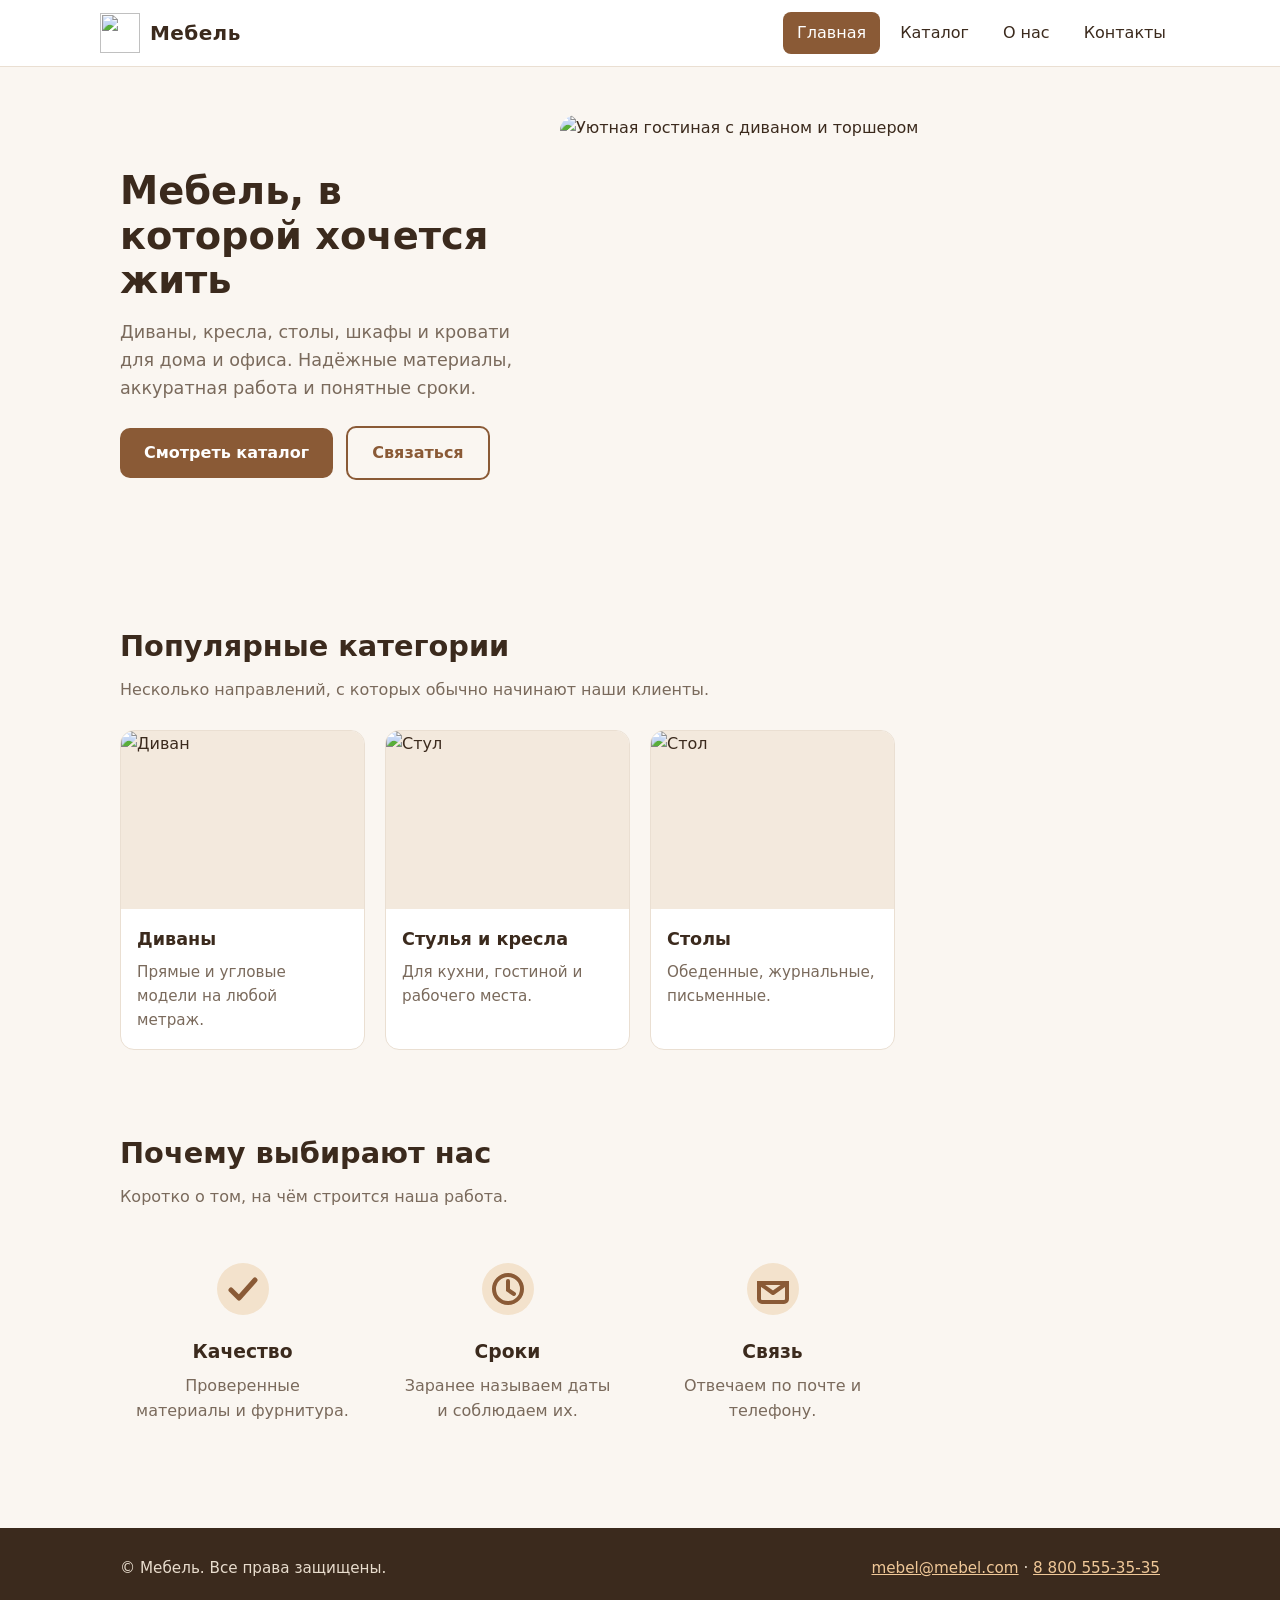
==== index.html @ d9585de5 "Add files via upload" ====
<!DOCTYPE html>
<html lang="ru">
<head>
<meta charset="utf-8">
<meta name="viewport" content="width=device-width, initial-scale=1">
<title>Мебель — удобная мебель для дома и офиса</title>
<meta name="description" content="Мебель для дома и офиса: диваны, кресла, столы, шкафы, кровати. Связь: mebel@mebel.com, 8 800 555-35-35.">
<link rel="icon" type="image/svg+xml" href="logo.svg">
<link rel="stylesheet" href="style.css">
</head>
<body>
<header>
  <div class="wrap bar">
    <a class="brand" href="index.html"><img src="logo.svg" alt="" width="40" height="40">Мебель</a>
    <nav>
      <a class="active" href="index.html">Главная</a>
      <a href="catalog.html">Каталог</a>
      <a href="about.html">О нас</a>
      <a href="contacts.html">Контакты</a>
    </nav>
  </div>
</header>

<main>
  <div class="hero">
    <div class="wrap">
      <div>
        <h1>Мебель, в которой хочется жить</h1>
        <p>Диваны, кресла, столы, шкафы и кровати для дома и офиса. Надёжные материалы, аккуратная работа и понятные сроки.</p>
        <a class="btn" href="catalog.html">Смотреть каталог</a>
        <a class="btn ghost" href="contacts.html">Связаться</a>
      </div>
      <img src="hero.svg" alt="Уютная гостиная с диваном и торшером" width="600" height="420">
    </div>
  </div>

  <section>
    <div class="wrap">
      <h2>Популярные категории</h2>
      <p class="lead">Несколько направлений, с которых обычно начинают наши клиенты.</p>
      <div class="grid">
        <div class="card"><img src="sofa.svg" alt="Диван" width="300" height="220" loading="lazy"><div><h3>Диваны</h3><p>Прямые и угловые модели на любой метраж.</p></div></div>
        <div class="card"><img src="chair.svg" alt="Стул" width="300" height="220" loading="lazy"><div><h3>Стулья и кресла</h3><p>Для кухни, гостиной и рабочего места.</p></div></div>
        <div class="card"><img src="table.svg" alt="Стол" width="300" height="220" loading="lazy"><div><h3>Столы</h3><p>Обеденные, журнальные, письменные.</p></div></div>
      </div>
    </div>
  </section>

  <section>
    <div class="wrap">
      <h2>Почему выбирают нас</h2>
      <p class="lead">Коротко о том, на чём строится наша работа.</p>
      <div class="grid">
        <div class="feature">
          <svg viewBox="0 0 56 56" aria-hidden="true"><circle cx="28" cy="28" r="26" fill="#f3e2cc"/><path d="M16 29l8 8 16-18" fill="none" stroke="#8a5a36" stroke-width="5" stroke-linecap="round" stroke-linejoin="round"/></svg>
          <h3>Качество</h3><p>Проверенные материалы и фурнитура.</p>
        </div>
        <div class="feature">
          <svg viewBox="0 0 56 56" aria-hidden="true"><circle cx="28" cy="28" r="26" fill="#f3e2cc"/><circle cx="28" cy="28" r="14" fill="none" stroke="#8a5a36" stroke-width="4"/><path d="M28 20v9l6 4" fill="none" stroke="#8a5a36" stroke-width="4" stroke-linecap="round"/></svg>
          <h3>Сроки</h3><p>Заранее называем даты и соблюдаем их.</p>
        </div>
        <div class="feature">
          <svg viewBox="0 0 56 56" aria-hidden="true"><circle cx="28" cy="28" r="26" fill="#f3e2cc"/><path d="M14 22h28v16a3 3 0 0 1-3 3H17a3 3 0 0 1-3-3z" fill="none" stroke="#8a5a36" stroke-width="4"/><path d="M14 22l14 10 14-10" fill="none" stroke="#8a5a36" stroke-width="4" stroke-linejoin="round"/></svg>
          <h3>Связь</h3><p>Отвечаем по почте и телефону.</p>
        </div>
      </div>
    </div>
  </section>
</main>

<footer>
  <div class="wrap">
    <div>© Мебель. Все права защищены.</div>
    <div><a href="mailto:mebel@mebel.com">mebel@mebel.com</a> · <a href="tel:88005553535">8 800 555-35-35</a></div>
  </div>
</footer>
</body>
</html>
---- style.css ----
:root{--bg:#faf6f1;--wood:#8a5a36;--dark:#3b2a1d;--accent:#c98b4b;--card:#fff;--line:#eadfd2;--muted:#7a6a5c}
*{box-sizing:border-box}
html{scroll-behavior:smooth}
body{margin:0;font-family:system-ui,-apple-system,"Segoe UI",Roboto,Arial,sans-serif;background:var(--bg);color:var(--dark);line-height:1.6}
img{max-width:100%;height:auto;display:block}
a{color:var(--wood)}
.wrap{max-width:1080px;margin:0 auto;padding:0 20px}

header{background:#fff;border-bottom:1px solid var(--line);position:sticky;top:0;z-index:10}
.bar{display:flex;align-items:center;justify-content:space-between;gap:16px;padding:12px 0;flex-wrap:wrap}
.brand{display:flex;align-items:center;gap:10px;text-decoration:none;color:var(--dark);font-weight:700;font-size:1.25rem;letter-spacing:.02em}
.brand img{width:40px;height:40px}
nav{display:flex;gap:6px;flex-wrap:wrap}
nav a{text-decoration:none;color:var(--dark);padding:8px 14px;border-radius:8px;font-weight:500}
nav a:hover{background:var(--bg)}
nav a.active{background:var(--wood);color:#fff}

.hero{padding:48px 0}
.hero .wrap{display:grid;grid-template-columns:1fr 1fr;gap:32px;align-items:center}
.hero h1{font-size:2.4rem;line-height:1.15;margin:0 0 16px}
.hero p{color:var(--muted);font-size:1.1rem;margin:0 0 24px}
.btn{display:inline-block;background:var(--wood);color:#fff;text-decoration:none;padding:12px 24px;border-radius:10px;font-weight:600}
.btn:hover{background:var(--dark)}
.btn.ghost{background:transparent;color:var(--wood);border:2px solid var(--wood);margin-left:8px}
.btn.ghost:hover{background:var(--wood);color:#fff}
.hero img{border-radius:16px}

section{padding:40px 0}
h2{font-size:1.8rem;margin:0 0 8px}
.lead{color:var(--muted);margin:0 0 28px}
.grid{display:grid;grid-template-columns:repeat(auto-fill,minmax(230px,1fr));gap:20px}
.card{background:var(--card);border:1px solid var(--line);border-radius:14px;overflow:hidden}
.card img{width:100%;background:#f3e9dd}
.card div{padding:16px}
.card h3{margin:0 0 6px;font-size:1.1rem}
.card p{margin:0;color:var(--muted);font-size:.95rem}
.price{display:block;margin-top:10px;font-weight:600;color:var(--wood)}

.feature{text-align:center;padding:24px 16px}
.feature svg{width:56px;height:56px;margin:0 auto 12px}
.feature h3{margin:0 0 6px}
.feature p{margin:0;color:var(--muted)}

.page-title{padding:40px 0 0}
.two{display:grid;grid-template-columns:1fr 1fr;gap:32px;align-items:center}
.box{background:var(--card);border:1px solid var(--line);border-radius:14px;padding:24px}
.box h3{margin-top:0}
.contact-list{list-style:none;padding:0;margin:0}
.contact-list li{padding:10px 0;border-bottom:1px solid var(--line)}
.contact-list li:last-child{border:0}
.contact-list span{display:block;color:var(--muted);font-size:.85rem}
.contact-list a{font-size:1.2rem;font-weight:600;text-decoration:none}

footer{background:var(--dark);color:#e8dccd;margin-top:40px;padding:28px 0;font-size:.95rem}
footer .wrap{display:flex;justify-content:space-between;gap:16px;flex-wrap:wrap}
footer a{color:#f0c898}

@media(max-width:720px){
.hero .wrap,.two{grid-template-columns:1fr}
.hero h1{font-size:1.9rem}
.btn.ghost{margin:10px 0 0}
}
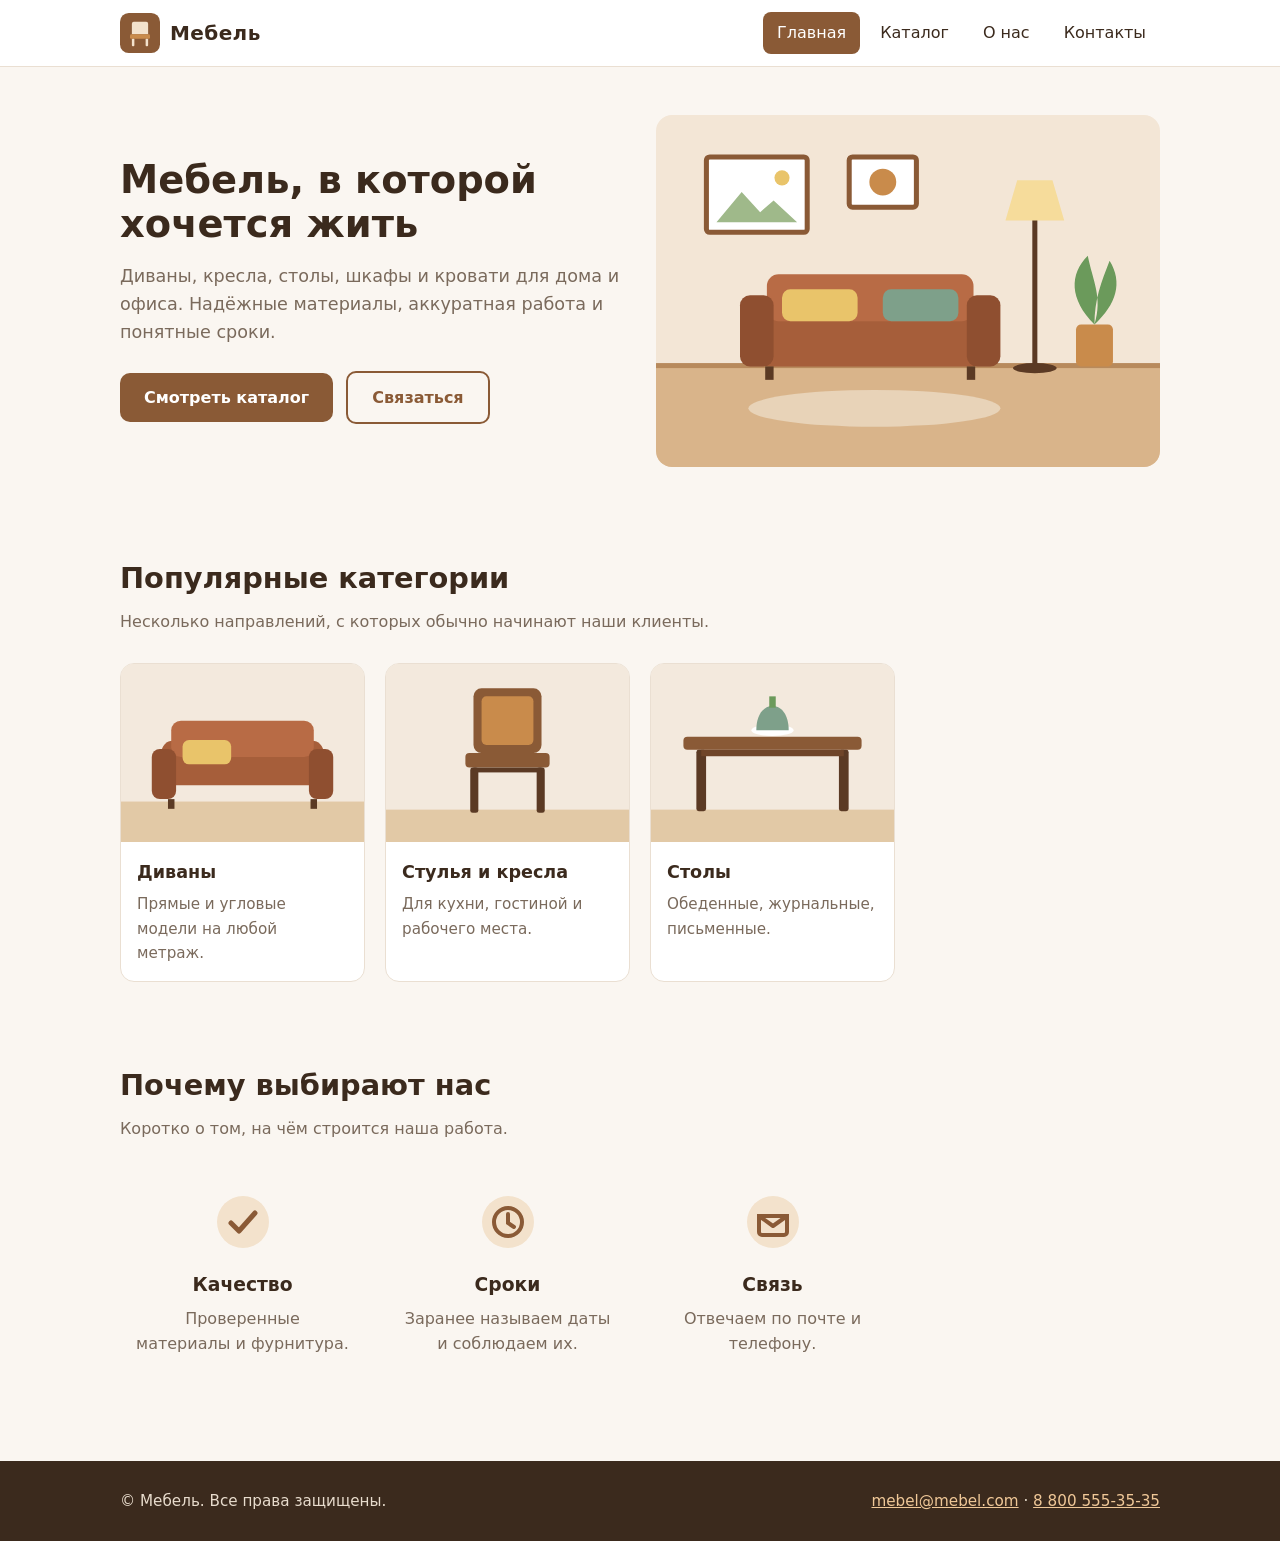
==== commit b08ac057: "Add files via upload" ====
--- a/index.html
+++ b/index.html
@@ -50,7 +50,7 @@
     <div class="wrap">
       <h2>Почему выбирают нас</h2>
       <p class="lead">Коротко о том, на чём строится наша работа.</p>
-      <div class="grid">
+      <div class="grid features-3">
         <div class="feature">
           <svg viewBox="0 0 56 56" aria-hidden="true"><circle cx="28" cy="28" r="26" fill="#f3e2cc"/><path d="M16 29l8 8 16-18" fill="none" stroke="#8a5a36" stroke-width="5" stroke-linecap="round" stroke-linejoin="round"/></svg>
           <h3>Качество</h3><p>Проверенные материалы и фурнитура.</p>
--- a/style.css
+++ b/style.css
@@ -7,7 +7,7 @@
 .wrap{max-width:1080px;margin:0 auto;padding:0 20px}
 
 header{background:#fff;border-bottom:1px solid var(--line);position:sticky;top:0;z-index:10}
-.bar{display:flex;align-items:center;justify-content:space-between;gap:16px;padding:12px 0;flex-wrap:wrap}
+.bar{display:flex;align-items:center;justify-content:space-between;gap:8px 16px;padding:12px 20px;flex-wrap:wrap}
 .brand{display:flex;align-items:center;gap:10px;text-decoration:none;color:var(--dark);font-weight:700;font-size:1.25rem;letter-spacing:.02em}
 .brand img{width:40px;height:40px}
 nav{display:flex;gap:6px;flex-wrap:wrap}
@@ -41,8 +41,10 @@
 .feature h3{margin:0 0 6px}
 .feature p{margin:0;color:var(--muted)}
 
-.page-title{padding:40px 0 0}
+.page-title{padding:40px 20px 0}
 .two{display:grid;grid-template-columns:1fr 1fr;gap:32px;align-items:center}
+.two img{width:100%;height:auto}
+.hero img{width:100%}
 .box{background:var(--card);border:1px solid var(--line);border-radius:14px;padding:24px}
 .box h3{margin-top:0}
 .contact-list{list-style:none;padding:0;margin:0}
@@ -56,7 +58,32 @@
 footer a{color:#f0c898}
 
 @media(max-width:720px){
-.hero .wrap,.two{grid-template-columns:1fr}
-.hero h1{font-size:1.9rem}
+header{position:static}
+.brand{font-size:1.15rem}
+.brand img{width:34px;height:34px}
+nav{width:100%;justify-content:space-between;gap:2px}
+nav a{flex:1;text-align:center;padding:9px 4px;font-size:.95rem}
+.hero{padding:24px 0}
+.hero .wrap,.two{grid-template-columns:1fr;gap:20px}
+.hero h1{font-size:1.7rem}
+.hero p{font-size:1rem}
+.btn{display:block;text-align:center}
 .btn.ghost{margin:10px 0 0}
+section{padding:28px 0}
+h2{font-size:1.5rem}
+.lead{margin-bottom:20px}
+.grid{grid-template-columns:repeat(2,1fr);gap:12px}
+.card div{padding:12px}
+.card h3{font-size:1rem}
+.card p{font-size:.85rem}
+.feature{padding:12px 4px}
+.feature svg{width:44px;height:44px}
+.feature h3{font-size:1rem}
+.feature p{font-size:.85rem}
+.box{padding:18px}
+.contact-list a{font-size:1.1rem}
+footer .wrap{flex-direction:column;gap:8px}
+.page-title{padding-top:24px}
+.grid .card:last-child:nth-child(odd){grid-column:1/-1}
 }
+@media(max-width:720px){.features-3{grid-template-columns:1fr}}
